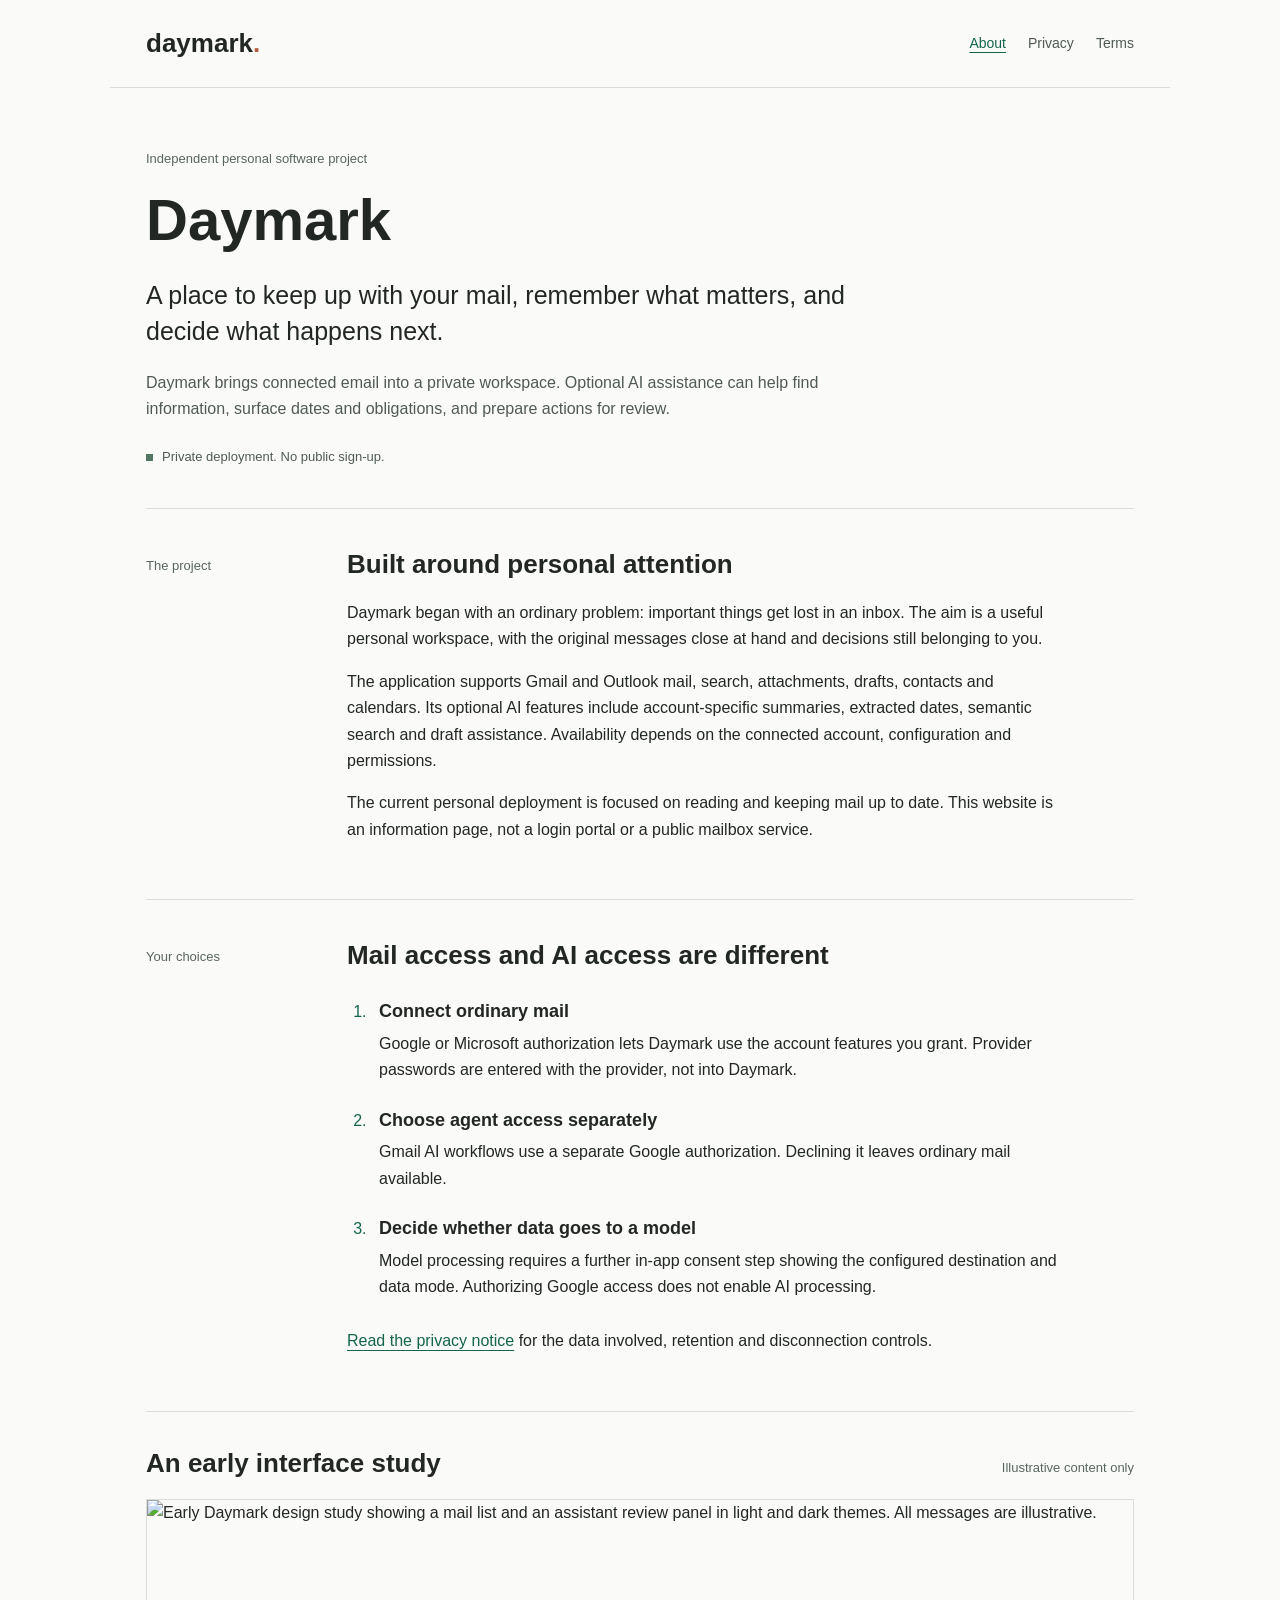
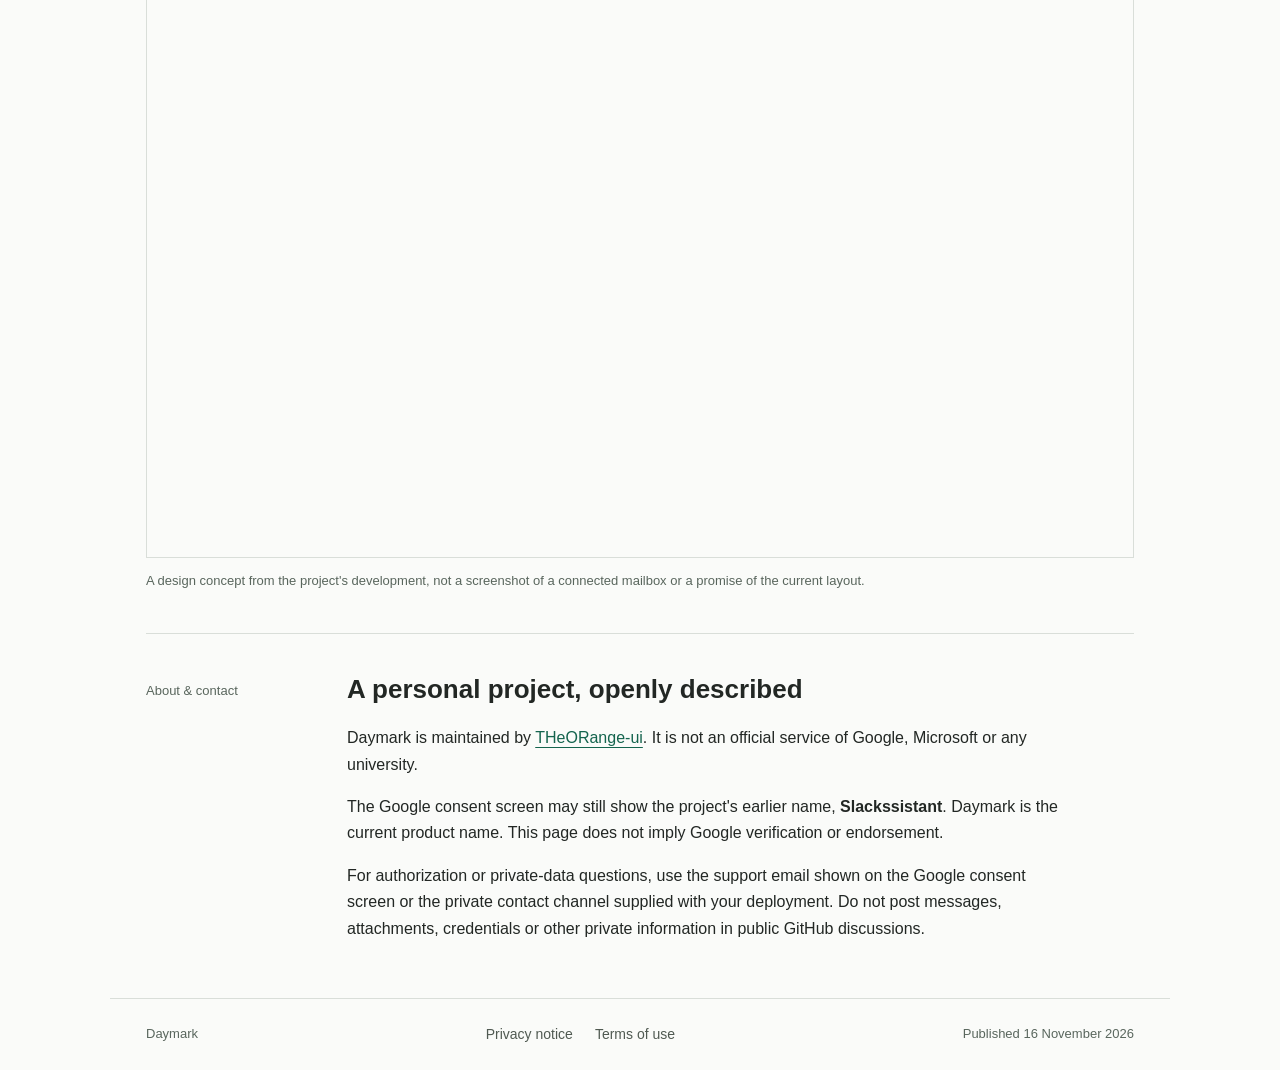
==== index.html @ 56d6355f "Publish approved Daymark homepage, privacy notice and terms" ====
<!doctype html>
<html lang="en">
<head>
  <meta charset="utf-8">
  <meta name="viewport" content="width=device-width, initial-scale=1">
  <meta name="description" content="Daymark is a private personal email workspace with optional, consent-based AI assistance.">
  <title>Daymark | Personal email, with perspective</title>
  <link rel="stylesheet" href="styles.css">
</head>
<body>
  <a class="skip" href="#main">Skip to content</a>
  <header class="site-header wrap">
    <a class="wordmark" href="index.html" aria-label="Daymark home">daymark<span aria-hidden="true">.</span></a>
    <nav aria-label="Main navigation"><a href="index.html" aria-current="page">About</a><a href="privacy.html">Privacy</a><a href="terms.html">Terms</a></nav>
  </header>
  <main id="main" class="wrap">
    <div class="intro">
      <p class="eyebrow">Independent personal software project</p>
      <h1>Daymark</h1>
      <p class="lead">A place to keep up with your mail, remember what matters, and decide what happens next.</p>
      <p class="intro-detail">Daymark brings connected email into a private workspace. Optional AI assistance can help find information, surface dates and obligations, and prepare actions for review.</p>
      <p class="status"><span class="status-dot" aria-hidden="true"></span>Private deployment. No public sign-up.</p>
    </div>
    <section class="band" aria-labelledby="purpose">
      <p class="section-label">The project</p>
      <div><h2 id="purpose">Built around personal attention</h2>
        <p>Daymark began with an ordinary problem: important things get lost in an inbox. The aim is a useful personal workspace, with the original messages close at hand and decisions still belonging to you.</p>
        <p>The application supports Gmail and Outlook mail, search, attachments, drafts, contacts and calendars. Its optional AI features include account-specific summaries, extracted dates, semantic search and draft assistance. Availability depends on the connected account, configuration and permissions.</p>
        <p>The current personal deployment is focused on reading and keeping mail up to date. This website is an information page, not a login portal or a public mailbox service.</p>
      </div>
    </section>
    <section class="band" aria-labelledby="choices">
      <p class="section-label">Your choices</p>
      <div><h2 id="choices">Mail access and AI access are different</h2>
        <ol class="choices">
          <li><h3>Connect ordinary mail</h3><p>Google or Microsoft authorization lets Daymark use the account features you grant. Provider passwords are entered with the provider, not into Daymark.</p></li>
          <li><h3>Choose agent access separately</h3><p>Gmail AI workflows use a separate Google authorization. Declining it leaves ordinary mail available.</p></li>
          <li><h3>Decide whether data goes to a model</h3><p>Model processing requires a further in-app consent step showing the configured destination and data mode. Authorizing Google access does not enable AI processing.</p></li>
        </ol>
        <p><a href="privacy.html">Read the privacy notice</a> for the data involved, retention and disconnection controls.</p>
      </div>
    </section>
    <section class="study" aria-labelledby="study-title">
      <div class="study-heading"><h2 id="study-title">An early interface study</h2><span>Illustrative content only</span></div>
      <figure>
        <img src="assets/interface-study.png" width="1536" height="1024" loading="lazy" alt="Early Daymark design study showing a mail list and an assistant review panel in light and dark themes. All messages are illustrative.">
        <figcaption>A design concept from the project's development, not a screenshot of a connected mailbox or a promise of the current layout.</figcaption>
      </figure>
    </section>
    <section class="band" aria-labelledby="contact">
      <p class="section-label">About &amp; contact</p>
      <div><h2 id="contact">A personal project, openly described</h2>
        <p>Daymark is maintained by <a href="https://github.com/THeORange-ui" rel="noreferrer">THeORange-ui</a>. It is not an official service of Google, Microsoft or any university.</p>
        <p>The Google consent screen may still show the project's earlier name, <strong>Slackssistant</strong>. Daymark is the current product name. This page does not imply Google verification or endorsement.</p>
        <p>For authorization or private-data questions, use the support email shown on the Google consent screen or the private contact channel supplied with your deployment. Do not post messages, attachments, credentials or other private information in public GitHub discussions.</p>
      </div>
    </section>
  </main>
  <footer class="wrap site-footer"><span>Daymark</span><nav aria-label="Footer"><a href="privacy.html">Privacy notice</a><a href="terms.html">Terms of use</a></nav><span>Published 16 November 2026</span></footer>
</body>
</html>
---- styles.css ----
:root { color-scheme: light; font-family: -apple-system, BlinkMacSystemFont, "Segoe UI", sans-serif; color: #222724; background: #fafbf9; font-synthesis: none; letter-spacing: 0; }
* { box-sizing: border-box; }
body { margin: 0; font-size: 16px; line-height: 1.65; }
a { color: #14644e; text-decoration-thickness: 1px; text-underline-offset: 4px; overflow-wrap: anywhere; }
a:hover { color: #0b4032; }
a:focus-visible { outline: 3px solid #b06b0c; outline-offset: 5px; border-radius: 2px; }
p, li { overflow-wrap: anywhere; }
p { margin: 0 0 1rem; }
h1, h2, h3 { line-height: 1.2; font-weight: 600; letter-spacing: 0; overflow-wrap: anywhere; }
h1 { font-size: 58px; margin: 16px 0 22px; }
h2 { font-size: 26px; margin: 0 0 20px; }
h3 { font-size: 18px; margin: 0 0 8px; }
.wrap { max-width: 1060px; padding-inline: 36px; margin-inline: auto; }
.site-header { min-height: 88px; display: flex; align-items: center; justify-content: space-between; gap: 24px; border-bottom: 1px solid #d9ded9; }
.wordmark { color: #222724; text-decoration: none; font-weight: 650; font-size: 26px; white-space: nowrap; }
.wordmark span { color: #b65a42; }
nav { display: flex; flex-wrap: wrap; gap: 22px; }
nav a { color: #505a52; font-size: 14px; text-decoration: none; }
nav a[aria-current="page"] { color: #14644e; text-decoration: underline; }
.intro { padding: 60px 0 40px; max-width: 760px; }
.eyebrow, .section-label { font-size: 13px; color: #59665d; margin: 0; }
.lead { font-size: 25px; line-height: 1.45; max-width: 720px; }
.intro-detail { max-width: 680px; color: #505a52; margin-top: 20px; }
.status { display: flex; align-items: center; gap: 9px; font-size: 13px; color: #505a52; margin: 24px 0 0; }
.status-dot { display: inline-block; width: 7px; height: 7px; background: #527863; flex: 0 0 7px; }
.band { display: grid; grid-template-columns: 165px minmax(0, 1fr); gap: 36px; border-top: 1px solid #d9ded9; padding: 40px 0; }
.band > div { max-width: 720px; }
.section-label { padding-top: 6px; }
.choices { margin: 28px 0; padding-left: 24px; }
.choices li { padding-left: 8px; margin: 0 0 24px; }
.choices li::marker { color: #14644e; }
.study { border-top: 1px solid #d9ded9; padding: 36px 0 42px; }
.study-heading { display: flex; flex-wrap: wrap; align-items: baseline; justify-content: space-between; gap: 12px; }
.study-heading span, figcaption { font-size: 13px; color: #59665d; }
figure { margin: 0; }
figure img { display: block; width: 100%; height: auto; aspect-ratio: 3 / 2; border: 1px solid #d9ded9; }
figcaption { margin-top: 12px; max-width: 760px; }
.site-footer { display: flex; flex-wrap: wrap; justify-content: space-between; gap: 18px 28px; padding-block: 24px; border-top: 1px solid #d9ded9; font-size: 13px; color: #59665d; }
.document { max-width: 840px; padding-bottom: 44px; }
.document-heading { padding: 54px 0 20px; }
.document h1 { font-size: 42px; }
.document .lead { font-size: 22px; }
.muted { color: #59665d; font-size: 14px; }
.document section { margin-top: 36px; }
.document h2 { font-size: 23px; }
.document ul { padding-left: 22px; }
.document li { padding-left: 3px; margin-bottom: 12px; }
.summary { border-left: 3px solid #14644e; padding: 3px 0 3px 22px; margin: 10px 0 40px; }
.summary p { margin: 0; }
.skip { position: absolute; left: 12px; top: -100px; padding: 10px; background: white; z-index: 2; }
.skip:focus { top: 6px; }
@media (max-width: 680px) {
  .wrap { padding-inline: 22px; }
  .site-header { min-height: 80px; gap: 14px; }
  .wordmark { font-size: 23px; }
  nav { gap: 15px; }
  .intro { padding: 36px 0 30px; }
  h1 { font-size: 44px; }
  .lead { font-size: 21px; }
  .band { grid-template-columns: minmax(0, 1fr); gap: 14px; padding-block: 30px; }
  .section-label { padding: 0; }
  h2 { font-size: 23px; }
  .document-heading { padding-top: 34px; }
  .document h1 { font-size: 34px; }
  .document .lead { font-size: 20px; }
  .site-footer { justify-content: flex-start; }
}
@media (max-width: 350px) {
  .wrap { padding-inline: 16px; }
  .site-header { flex-wrap: wrap; padding-block: 14px; gap: 8px; }
  .site-header nav { width: 100%; }
}
@media print {
  .site-header nav, .site-footer nav, .skip { display: none; }
  body { background: white; }
  .wrap { max-width: none; padding-inline: 0; }
  a { color: inherit; }
  h2 { break-after: avoid; }
}
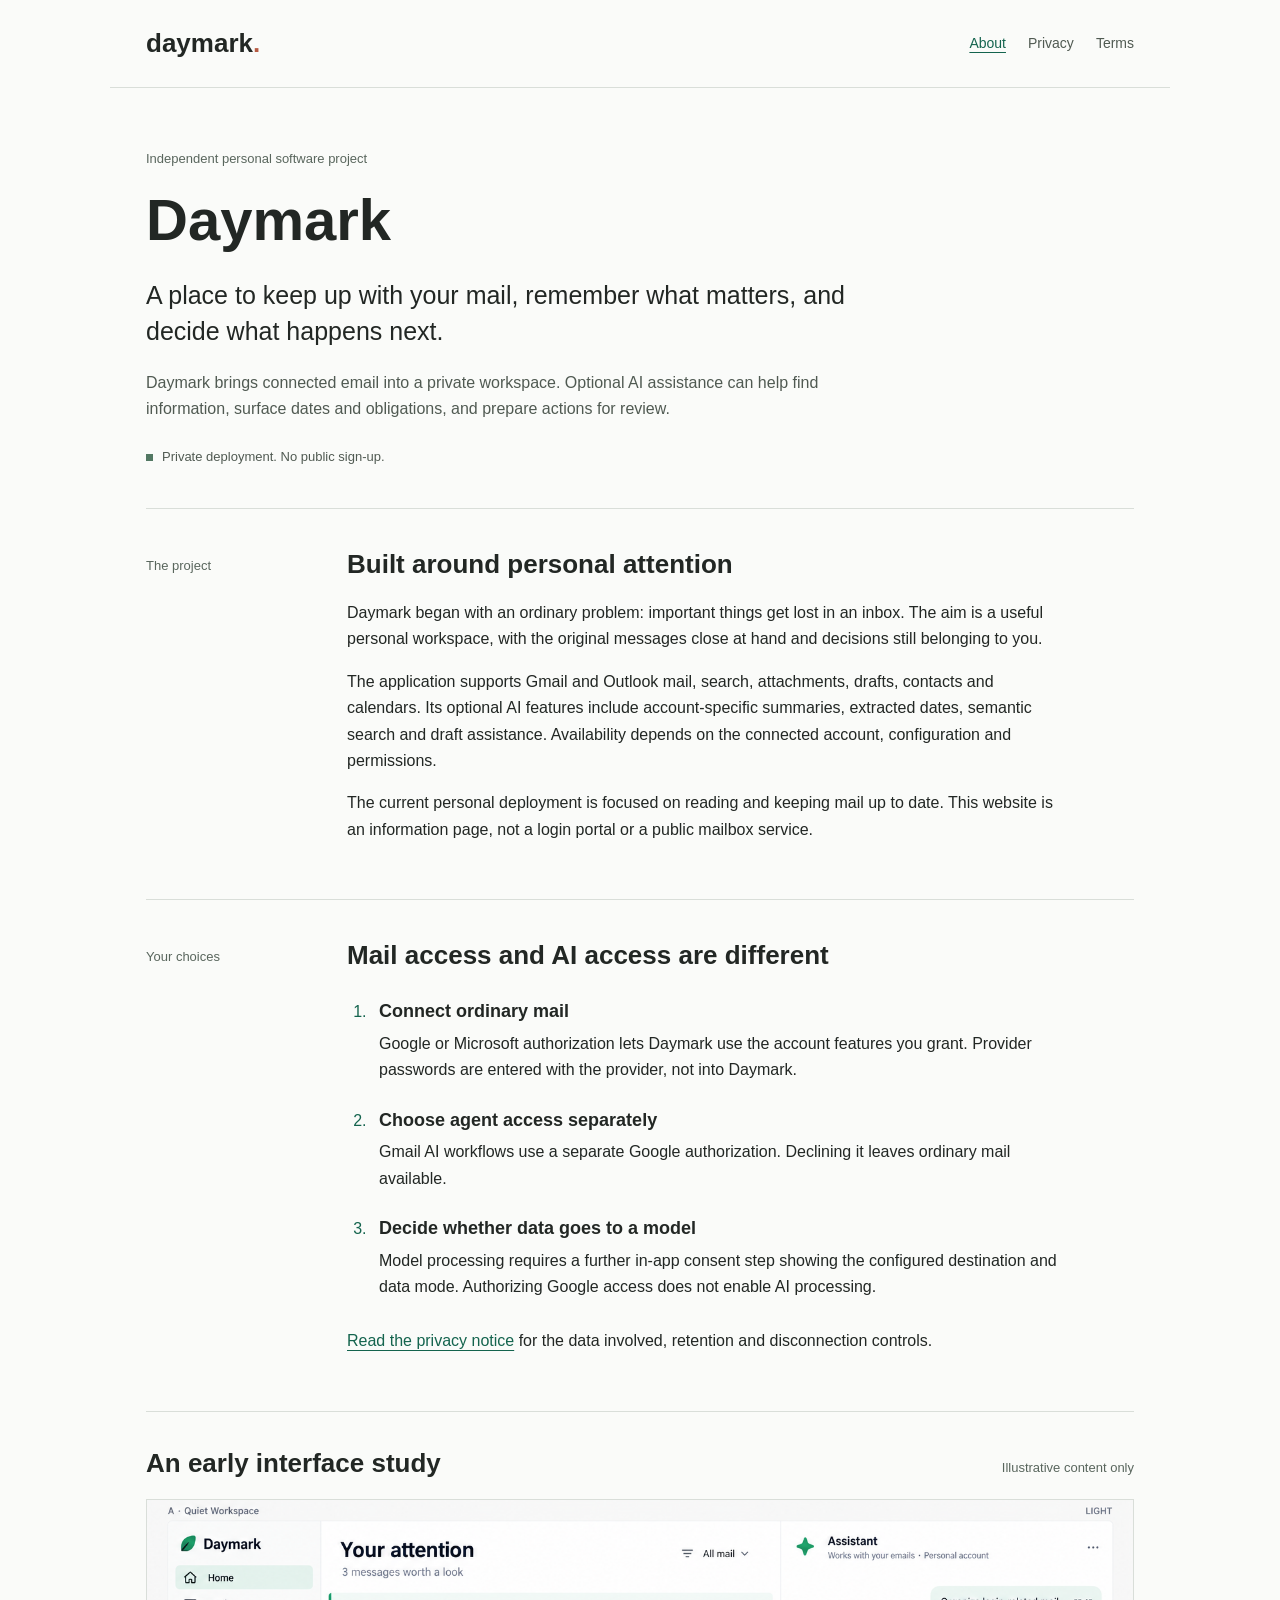
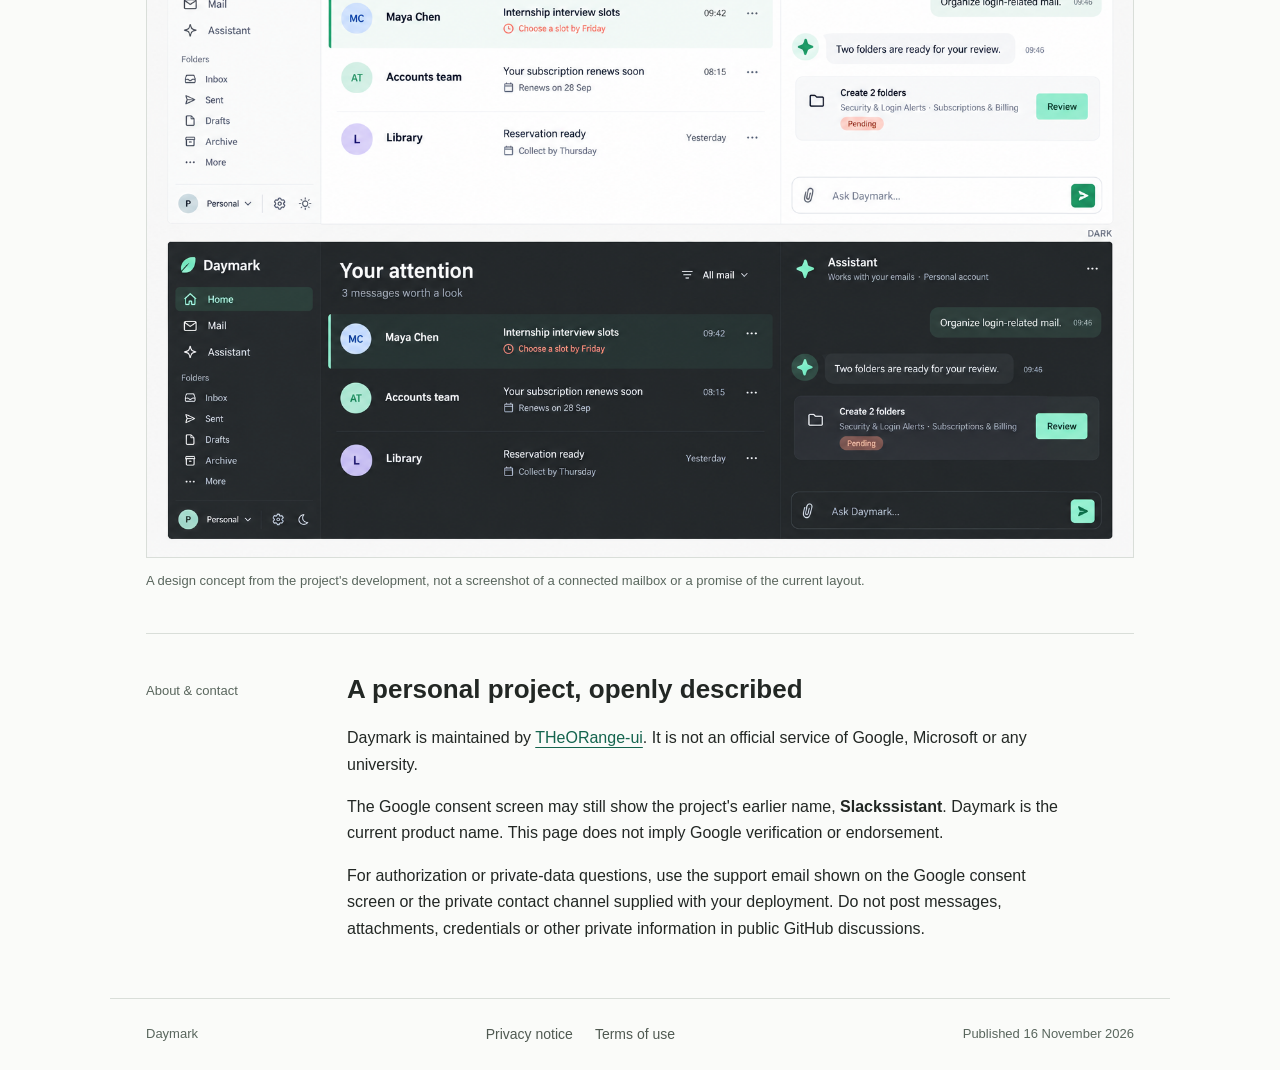
==== commit edc451a8: "Add Google site ownership verification" ====
--- a/index.html
+++ b/index.html
@@ -1,6 +1,7 @@
 <!doctype html>
 <html lang="en">
 <head>
+    <meta name="google-site-verification" content="A2fk7QULuQSQpN6pngZ-qXrpzZpxP6zw3TBQNRm8aco">
   <meta charset="utf-8">
   <meta name="viewport" content="width=device-width, initial-scale=1">
   <meta name="description" content="Daymark is a private personal email workspace with optional, consent-based AI assistance.">
